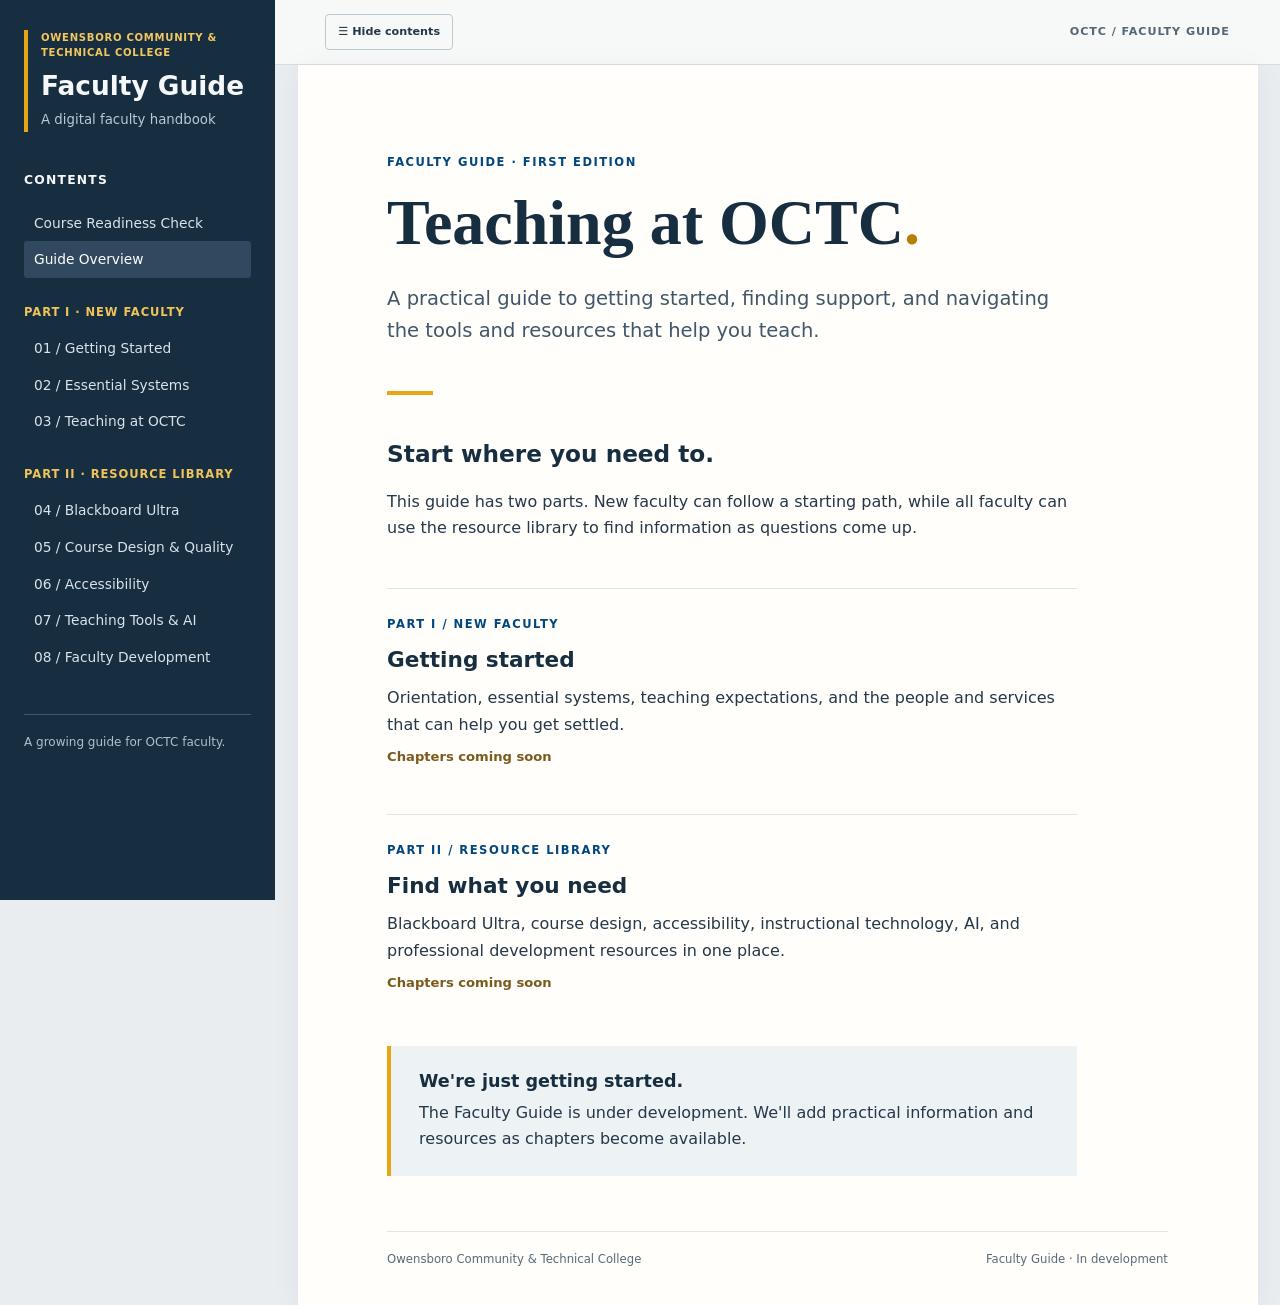
==== guide.html @ a8f18136 "Preserve handbook overview as guide table of contents" ====
<!doctype html>
<html lang="en"><head><meta charset="utf-8"><meta name="viewport" content="width=device-width,initial-scale=1"><meta name="description" content="OCTC Faculty Guide: new faculty orientation and teaching resources."><title>OCTC Faculty Guide</title><link rel="stylesheet" href="styles.css"></head>
<body><a class="skip" href="#main">Skip to content</a><div class="layout" id="layout"><aside class="toc" id="toc"><div class="brand"><span>OWENSBORO COMMUNITY &amp; TECHNICAL COLLEGE</span><strong>Faculty Guide</strong><small>A digital faculty handbook</small></div><nav aria-label="Table of contents"><h2>Contents</h2><a href="index.html">Course Readiness Check</a><a href="#welcome" aria-current="page">Guide Overview</a><p>PART I · NEW FACULTY</p><a href="#orientation">01 / Getting Started</a><a href="#orientation">02 / Essential Systems</a><a href="#orientation">03 / Teaching at OCTC</a><p>PART II · RESOURCE LIBRARY</p><a href="#resources">04 / Blackboard Ultra</a><a href="#resources">05 / Course Design &amp; Quality</a><a href="#resources">06 / Accessibility</a><a href="#resources">07 / Teaching Tools &amp; AI</a><a href="#resources">08 / Faculty Development</a></nav><div class="toc-foot">A growing guide for OCTC faculty.</div></aside><div class="book"><header class="toolbar"><button id="toggle" type="button" aria-controls="toc" aria-expanded="true"><span aria-hidden="true">☰</span> <span id="toggle-label">Hide contents</span></button><span>OCTC / FACULTY GUIDE</span></header><main id="main"><article class="page"><p class="overline" id="welcome">FACULTY GUIDE · FIRST EDITION</p><h1>Teaching at OCTC<span class="period">.</span></h1><p class="lead">A practical guide to getting started, finding support, and navigating the tools and resources that help you teach.</p><div class="rule"></div><h2>Start where you need to.</h2><p>This guide has two parts. New faculty can follow a starting path, while all faculty can use the resource library to find information as questions come up.</p><section class="chapter" id="orientation"><p class="chapter-no">PART I / NEW FACULTY</p><h3>Getting started</h3><p>Orientation, essential systems, teaching expectations, and the people and services that can help you get settled.</p><p class="pending">Chapters coming soon</p></section><section class="chapter" id="resources"><p class="chapter-no">PART II / RESOURCE LIBRARY</p><h3>Find what you need</h3><p>Blackboard Ultra, course design, accessibility, instructional technology, AI, and professional development resources in one place.</p><p class="pending">Chapters coming soon</p></section><section class="closing" aria-label="Development notice"><h2>We're just getting started.</h2><p>The Faculty Guide is under development. We'll add practical information and resources as chapters become available.</p></section><footer>Owensboro Community &amp; Technical College <span>Faculty Guide · In development</span></footer></article></main></div></div><script src="script.js"></script></body></html>
---- styles.css ----
:root{--navy:#172d40;--blue:#00467f;--gold:#e7a614;--paper:#fffefa;--ink:#253748;--muted:#586b79}*{box-sizing:border-box}html{scroll-behavior:smooth}body{margin:0;background:#e9edf0;color:var(--ink);font:16px/1.65 system-ui,-apple-system,"Segoe UI",Arial,sans-serif}.skip{position:absolute;left:-9999px;top:0;background:white;padding:12px;z-index:5}.skip:focus{left:8px}.layout{display:grid;grid-template-columns:275px minmax(0,1fr);min-height:100vh;transition:grid-template-columns .2s}.toc{background:var(--navy);color:#f5f7f9;padding:30px 24px;position:sticky;top:0;height:100vh;overflow-y:auto}.brand{border-left:4px solid var(--gold);padding-left:13px;margin-bottom:38px}.brand span{display:block;font-size:.63rem;line-height:1.5;color:#f2c760;letter-spacing:.07em;font-weight:700}.brand strong{display:block;font-size:1.65rem;line-height:1.2;margin:10px 0 4px}.brand small{color:#b9c9d5}.toc h2{font-size:.77rem;text-transform:uppercase;letter-spacing:.1em;margin:0 0 14px}.toc nav p{color:#f0c35b;font-size:.72rem;font-weight:750;letter-spacing:.08em;margin:25px 0 8px}.toc nav a{display:block;text-decoration:none;color:#d8e3eb;font-size:.86rem;padding:7px 10px;border-radius:3px}.toc nav a:hover,.toc nav a:focus-visible,.toc nav a[aria-current]{background:#30495e;color:white}.toc-foot{border-top:1px solid #425768;color:#afc0cc;font-size:.75rem;margin-top:38px;padding-top:18px}.book{min-width:0}.toolbar{height:65px;background:#f7f8f8;border-bottom:1px solid #d7dee3;display:flex;align-items:center;justify-content:space-between;padding:0 5%;font-size:.7rem;letter-spacing:.08em;font-weight:700;color:#536776}.toolbar button{font:inherit;letter-spacing:normal;background:transparent;border:1px solid #bac8d1;border-radius:4px;padding:8px 12px;cursor:pointer;color:var(--ink)}.toolbar button:hover,.toolbar button:focus-visible{background:#e8eff4}.page{background:var(--paper);max-width:960px;min-height:calc(100vh - 65px);margin:0 auto;padding:clamp(30px,6vw,82px) clamp(24px,7vw,90px) 35px;box-shadow:0 4px 28px #172d400d}.overline,.chapter-no{color:var(--blue);font-size:.72rem;font-weight:800;letter-spacing:.13em}.page h1{font-family:Georgia,serif;font-size:clamp(2.5rem,5vw,4.5rem);line-height:1.12;color:var(--navy);font-weight:600;margin:15px 0 24px}.period{color:#b58000}.lead{font-size:1.22rem;line-height:1.65;color:#415669;max-width:660px}.rule{background:var(--gold);width:46px;height:4px;margin:44px 0}.page h2{font-size:1.45rem;line-height:1.3;color:var(--navy)}.page>p,.page>section{max-width:690px}.chapter{margin:46px 0 0;padding-top:18px;border-top:1px solid #e0e5e8;scroll-margin-top:30px}.chapter h3{font-size:1.35rem;margin:8px 0;color:var(--navy)}.chapter p{margin:8px 0}.pending{color:#795b1d;font-weight:700;font-size:.82rem}.closing{background:#edf2f4;padding:24px 28px;margin-top:52px;border-left:4px solid var(--gold)}.closing h2{font-size:1.1rem;margin:0 0 7px}.closing p{margin:0}footer{display:flex;justify-content:space-between;gap:12px;border-top:1px solid #dfe5e9;margin-top:55px;padding-top:18px;color:var(--muted);font-size:.73rem}.layout.closed{grid-template-columns:0 minmax(0,1fr)}.layout.closed .toc{padding:0;overflow:hidden}.layout.closed .page{max-width:980px}@media(max-width:760px){.layout{display:block}.toc{position:fixed;top:65px;left:0;bottom:0;height:auto;width:min(310px,88vw);z-index:3;box-shadow:8px 0 25px #0003}.layout.closed .toc{transform:translateX(-110%);padding:30px 24px}.toolbar{position:sticky;top:0;z-index:4}.page{min-height:calc(100vh - 65px);box-shadow:none}footer{flex-direction:column}.layout:not(.closed) .book:after{content:"";position:fixed;inset:65px 0 0;background:#0004;z-index:2;pointer-events:none}}@media(prefers-reduced-motion:reduce){html{scroll-behavior:auto}.layout{transition:none}}
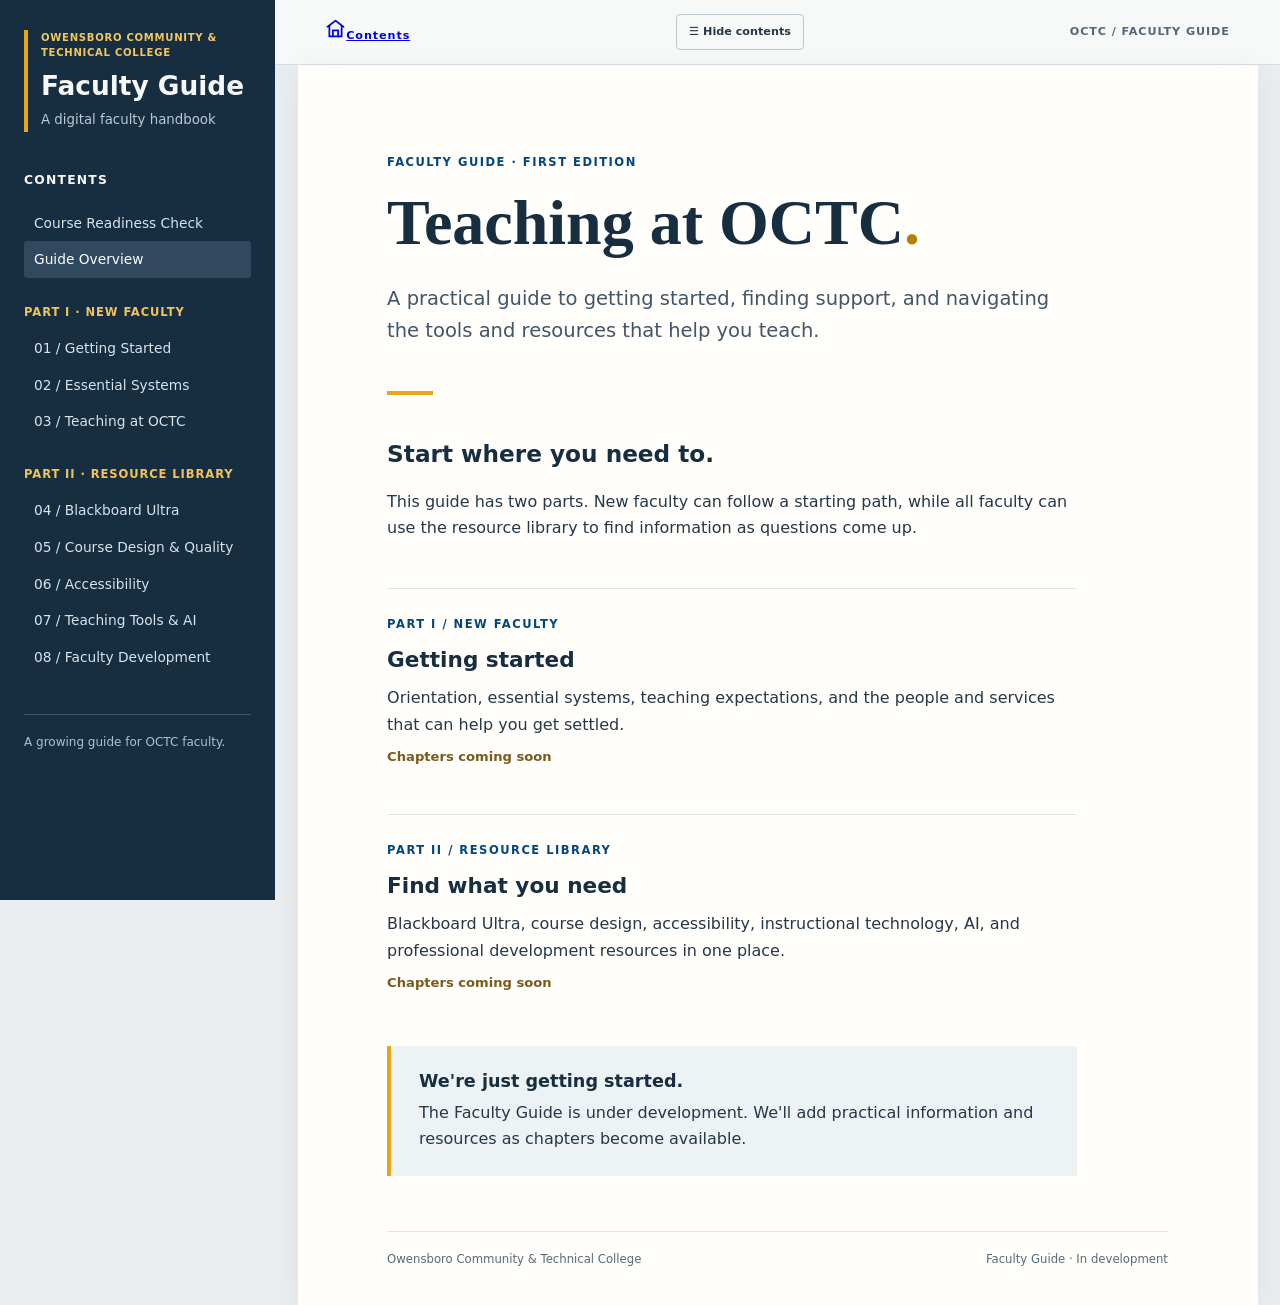
==== commit 55d9e38f: "Add persistent home link to handbook contents on guide.html" ====
--- a/guide.html
+++ b/guide.html
@@ -1,3 +1,3 @@
 <!doctype html>
 <html lang="en"><head><meta charset="utf-8"><meta name="viewport" content="width=device-width,initial-scale=1"><meta name="description" content="OCTC Faculty Guide: new faculty orientation and teaching resources."><title>OCTC Faculty Guide</title><link rel="stylesheet" href="styles.css"></head>
-<body><a class="skip" href="#main">Skip to content</a><div class="layout" id="layout"><aside class="toc" id="toc"><div class="brand"><span>OWENSBORO COMMUNITY &amp; TECHNICAL COLLEGE</span><strong>Faculty Guide</strong><small>A digital faculty handbook</small></div><nav aria-label="Table of contents"><h2>Contents</h2><a href="index.html">Course Readiness Check</a><a href="#welcome" aria-current="page">Guide Overview</a><p>PART I · NEW FACULTY</p><a href="#orientation">01 / Getting Started</a><a href="#orientation">02 / Essential Systems</a><a href="#orientation">03 / Teaching at OCTC</a><p>PART II · RESOURCE LIBRARY</p><a href="#resources">04 / Blackboard Ultra</a><a href="#resources">05 / Course Design &amp; Quality</a><a href="#resources">06 / Accessibility</a><a href="#resources">07 / Teaching Tools &amp; AI</a><a href="#resources">08 / Faculty Development</a></nav><div class="toc-foot">A growing guide for OCTC faculty.</div></aside><div class="book"><header class="toolbar"><button id="toggle" type="button" aria-controls="toc" aria-expanded="true"><span aria-hidden="true">☰</span> <span id="toggle-label">Hide contents</span></button><span>OCTC / FACULTY GUIDE</span></header><main id="main"><article class="page"><p class="overline" id="welcome">FACULTY GUIDE · FIRST EDITION</p><h1>Teaching at OCTC<span class="period">.</span></h1><p class="lead">A practical guide to getting started, finding support, and navigating the tools and resources that help you teach.</p><div class="rule"></div><h2>Start where you need to.</h2><p>This guide has two parts. New faculty can follow a starting path, while all faculty can use the resource library to find information as questions come up.</p><section class="chapter" id="orientation"><p class="chapter-no">PART I / NEW FACULTY</p><h3>Getting started</h3><p>Orientation, essential systems, teaching expectations, and the people and services that can help you get settled.</p><p class="pending">Chapters coming soon</p></section><section class="chapter" id="resources"><p class="chapter-no">PART II / RESOURCE LIBRARY</p><h3>Find what you need</h3><p>Blackboard Ultra, course design, accessibility, instructional technology, AI, and professional development resources in one place.</p><p class="pending">Chapters coming soon</p></section><section class="closing" aria-label="Development notice"><h2>We're just getting started.</h2><p>The Faculty Guide is under development. We'll add practical information and resources as chapters become available.</p></section><footer>Owensboro Community &amp; Technical College <span>Faculty Guide · In development</span></footer></article></main></div></div><script src="script.js"></script></body></html>+<body><a class="skip" href="#main">Skip to content</a><div class="layout" id="layout"><aside class="toc" id="toc"><div class="brand"><span>OWENSBORO COMMUNITY &amp; TECHNICAL COLLEGE</span><strong>Faculty Guide</strong><small>A digital faculty handbook</small></div><nav aria-label="Table of contents"><h2>Contents</h2><a href="index.html">Course Readiness Check</a><a href="#welcome" aria-current="page">Guide Overview</a><p>PART I · NEW FACULTY</p><a href="#orientation">01 / Getting Started</a><a href="#orientation">02 / Essential Systems</a><a href="#orientation">03 / Teaching at OCTC</a><p>PART II · RESOURCE LIBRARY</p><a href="#resources">04 / Blackboard Ultra</a><a href="#resources">05 / Course Design &amp; Quality</a><a href="#resources">06 / Accessibility</a><a href="#resources">07 / Teaching Tools &amp; AI</a><a href="#resources">08 / Faculty Development</a></nav><div class="toc-foot">A growing guide for OCTC faculty.</div></aside><div class="book"><header class="toolbar"><a class="home-link" href="guide.html" aria-label="Home — Table of Contents" title="Table of Contents"><svg aria-hidden="true" width="21" height="21" viewBox="0 0 24 24" fill="none" stroke="currentColor" stroke-width="2" stroke-linecap="round" stroke-linejoin="round"><path d="m3 10 9-7 9 7"/><path d="M5 9v12h14V9"/><path d="M9 21v-7h6v7"/></svg><span class="home-label">Contents</span></a><button id="toggle" type="button" aria-controls="toc" aria-expanded="true"><span aria-hidden="true">☰</span> <span id="toggle-label">Hide contents</span></button><span>OCTC / FACULTY GUIDE</span></header><main id="main"><article class="page"><p class="overline" id="welcome">FACULTY GUIDE · FIRST EDITION</p><h1>Teaching at OCTC<span class="period">.</span></h1><p class="lead">A practical guide to getting started, finding support, and navigating the tools and resources that help you teach.</p><div class="rule"></div><h2>Start where you need to.</h2><p>This guide has two parts. New faculty can follow a starting path, while all faculty can use the resource library to find information as questions come up.</p><section class="chapter" id="orientation"><p class="chapter-no">PART I / NEW FACULTY</p><h3>Getting started</h3><p>Orientation, essential systems, teaching expectations, and the people and services that can help you get settled.</p><p class="pending">Chapters coming soon</p></section><section class="chapter" id="resources"><p class="chapter-no">PART II / RESOURCE LIBRARY</p><h3>Find what you need</h3><p>Blackboard Ultra, course design, accessibility, instructional technology, AI, and professional development resources in one place.</p><p class="pending">Chapters coming soon</p></section><section class="closing" aria-label="Development notice"><h2>We're just getting started.</h2><p>The Faculty Guide is under development. We'll add practical information and resources as chapters become available.</p></section><footer>Owensboro Community &amp; Technical College <span>Faculty Guide · In development</span></footer></article></main></div></div><script src="script.js"></script></body></html>
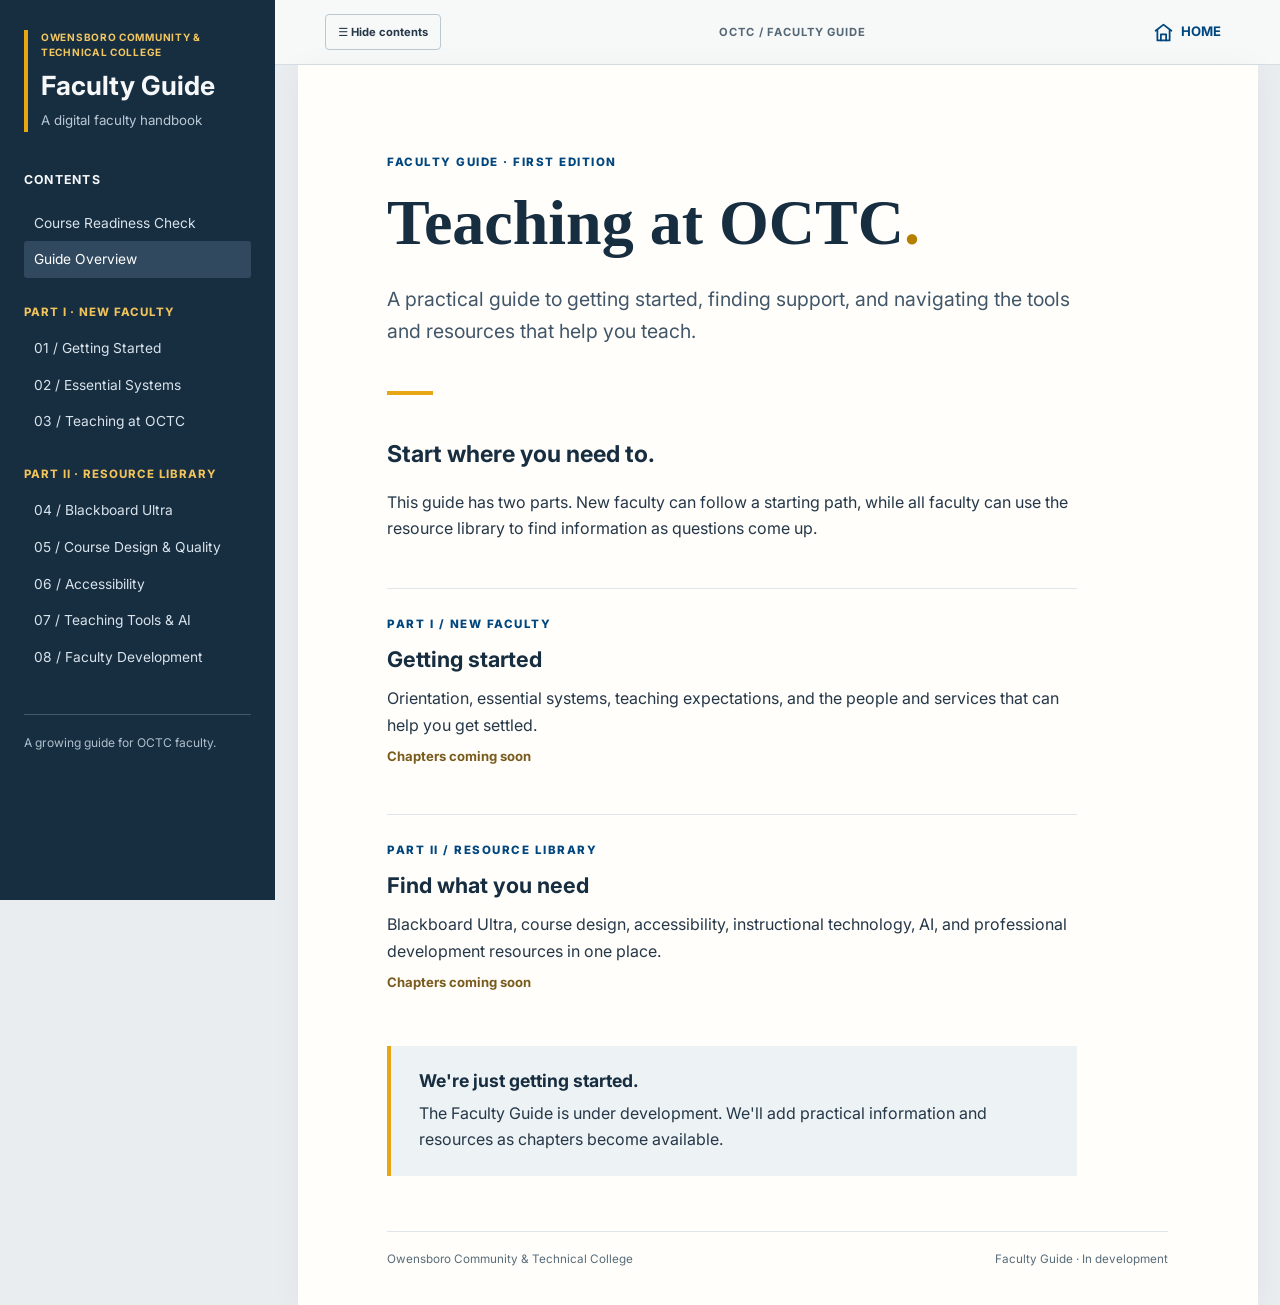
==== commit a522b148: "Use HOME house link at upper right for guide navigation" ====
--- a/guide.html
+++ b/guide.html
@@ -1,3 +1,3 @@
 <!doctype html>
 <html lang="en"><head><meta charset="utf-8"><meta name="viewport" content="width=device-width,initial-scale=1"><meta name="description" content="OCTC Faculty Guide: new faculty orientation and teaching resources."><title>OCTC Faculty Guide</title><link rel="stylesheet" href="styles.css"></head>
-<body><a class="skip" href="#main">Skip to content</a><div class="layout" id="layout"><aside class="toc" id="toc"><div class="brand"><span>OWENSBORO COMMUNITY &amp; TECHNICAL COLLEGE</span><strong>Faculty Guide</strong><small>A digital faculty handbook</small></div><nav aria-label="Table of contents"><h2>Contents</h2><a href="index.html">Course Readiness Check</a><a href="#welcome" aria-current="page">Guide Overview</a><p>PART I · NEW FACULTY</p><a href="#orientation">01 / Getting Started</a><a href="#orientation">02 / Essential Systems</a><a href="#orientation">03 / Teaching at OCTC</a><p>PART II · RESOURCE LIBRARY</p><a href="#resources">04 / Blackboard Ultra</a><a href="#resources">05 / Course Design &amp; Quality</a><a href="#resources">06 / Accessibility</a><a href="#resources">07 / Teaching Tools &amp; AI</a><a href="#resources">08 / Faculty Development</a></nav><div class="toc-foot">A growing guide for OCTC faculty.</div></aside><div class="book"><header class="toolbar"><a class="home-link" href="guide.html" aria-label="Home — Table of Contents" title="Table of Contents"><svg aria-hidden="true" width="21" height="21" viewBox="0 0 24 24" fill="none" stroke="currentColor" stroke-width="2" stroke-linecap="round" stroke-linejoin="round"><path d="m3 10 9-7 9 7"/><path d="M5 9v12h14V9"/><path d="M9 21v-7h6v7"/></svg><span class="home-label">Contents</span></a><button id="toggle" type="button" aria-controls="toc" aria-expanded="true"><span aria-hidden="true">☰</span> <span id="toggle-label">Hide contents</span></button><span>OCTC / FACULTY GUIDE</span></header><main id="main"><article class="page"><p class="overline" id="welcome">FACULTY GUIDE · FIRST EDITION</p><h1>Teaching at OCTC<span class="period">.</span></h1><p class="lead">A practical guide to getting started, finding support, and navigating the tools and resources that help you teach.</p><div class="rule"></div><h2>Start where you need to.</h2><p>This guide has two parts. New faculty can follow a starting path, while all faculty can use the resource library to find information as questions come up.</p><section class="chapter" id="orientation"><p class="chapter-no">PART I / NEW FACULTY</p><h3>Getting started</h3><p>Orientation, essential systems, teaching expectations, and the people and services that can help you get settled.</p><p class="pending">Chapters coming soon</p></section><section class="chapter" id="resources"><p class="chapter-no">PART II / RESOURCE LIBRARY</p><h3>Find what you need</h3><p>Blackboard Ultra, course design, accessibility, instructional technology, AI, and professional development resources in one place.</p><p class="pending">Chapters coming soon</p></section><section class="closing" aria-label="Development notice"><h2>We're just getting started.</h2><p>The Faculty Guide is under development. We'll add practical information and resources as chapters become available.</p></section><footer>Owensboro Community &amp; Technical College <span>Faculty Guide · In development</span></footer></article></main></div></div><script src="script.js"></script></body></html>+<body><a class="skip" href="#main">Skip to content</a><div class="layout" id="layout"><aside class="toc" id="toc"><div class="brand"><span>OWENSBORO COMMUNITY &amp; TECHNICAL COLLEGE</span><strong>Faculty Guide</strong><small>A digital faculty handbook</small></div><nav aria-label="Table of contents"><h2>Contents</h2><a href="index.html">Course Readiness Check</a><a href="#welcome" aria-current="page">Guide Overview</a><p>PART I · NEW FACULTY</p><a href="#orientation">01 / Getting Started</a><a href="#orientation">02 / Essential Systems</a><a href="#orientation">03 / Teaching at OCTC</a><p>PART II · RESOURCE LIBRARY</p><a href="#resources">04 / Blackboard Ultra</a><a href="#resources">05 / Course Design &amp; Quality</a><a href="#resources">06 / Accessibility</a><a href="#resources">07 / Teaching Tools &amp; AI</a><a href="#resources">08 / Faculty Development</a></nav><div class="toc-foot">A growing guide for OCTC faculty.</div></aside><div class="book"><header class="toolbar"><button id="toggle" type="button" aria-controls="toc" aria-expanded="true"><span aria-hidden="true">☰</span> <span id="toggle-label">Hide contents</span></button><span>OCTC / FACULTY GUIDE</span><a class="home-link" href="guide.html" aria-label="Home — Faculty Guide" title="Home"><svg aria-hidden="true" width="21" height="21" viewBox="0 0 24 24" fill="none" stroke="currentColor" stroke-width="2" stroke-linecap="round" stroke-linejoin="round"><path d="m3 10 9-7 9 7"/><path d="M5 9v12h14V9"/><path d="M9 21v-7h6v7"/></svg><span class="home-label">HOME</span></a></header><main id="main"><article class="page"><p class="overline" id="welcome">FACULTY GUIDE · FIRST EDITION</p><h1>Teaching at OCTC<span class="period">.</span></h1><p class="lead">A practical guide to getting started, finding support, and navigating the tools and resources that help you teach.</p><div class="rule"></div><h2>Start where you need to.</h2><p>This guide has two parts. New faculty can follow a starting path, while all faculty can use the resource library to find information as questions come up.</p><section class="chapter" id="orientation"><p class="chapter-no">PART I / NEW FACULTY</p><h3>Getting started</h3><p>Orientation, essential systems, teaching expectations, and the people and services that can help you get settled.</p><p class="pending">Chapters coming soon</p></section><section class="chapter" id="resources"><p class="chapter-no">PART II / RESOURCE LIBRARY</p><h3>Find what you need</h3><p>Blackboard Ultra, course design, accessibility, instructional technology, AI, and professional development resources in one place.</p><p class="pending">Chapters coming soon</p></section><section class="closing" aria-label="Development notice"><h2>We're just getting started.</h2><p>The Faculty Guide is under development. We'll add practical information and resources as chapters become available.</p></section><footer>Owensboro Community &amp; Technical College <span>Faculty Guide · In development</span></footer></article></main></div></div><script src="script.js"></script></body></html>
--- a/styles.css
+++ b/styles.css
@@ -1 +1,12 @@
-:root{--navy:#172d40;--blue:#00467f;--gold:#e7a614;--paper:#fffefa;--ink:#253748;--muted:#586b79}*{box-sizing:border-box}html{scroll-behavior:smooth}body{margin:0;background:#e9edf0;color:var(--ink);font:16px/1.65 system-ui,-apple-system,"Segoe UI",Arial,sans-serif}.skip{position:absolute;left:-9999px;top:0;background:white;padding:12px;z-index:5}.skip:focus{left:8px}.layout{display:grid;grid-template-columns:275px minmax(0,1fr);min-height:100vh;transition:grid-template-columns .2s}.toc{background:var(--navy);color:#f5f7f9;padding:30px 24px;position:sticky;top:0;height:100vh;overflow-y:auto}.brand{border-left:4px solid var(--gold);padding-left:13px;margin-bottom:38px}.brand span{display:block;font-size:.63rem;line-height:1.5;color:#f2c760;letter-spacing:.07em;font-weight:700}.brand strong{display:block;font-size:1.65rem;line-height:1.2;margin:10px 0 4px}.brand small{color:#b9c9d5}.toc h2{font-size:.77rem;text-transform:uppercase;letter-spacing:.1em;margin:0 0 14px}.toc nav p{color:#f0c35b;font-size:.72rem;font-weight:750;letter-spacing:.08em;margin:25px 0 8px}.toc nav a{display:block;text-decoration:none;color:#d8e3eb;font-size:.86rem;padding:7px 10px;border-radius:3px}.toc nav a:hover,.toc nav a:focus-visible,.toc nav a[aria-current]{background:#30495e;color:white}.toc-foot{border-top:1px solid #425768;color:#afc0cc;font-size:.75rem;margin-top:38px;padding-top:18px}.book{min-width:0}.toolbar{height:65px;background:#f7f8f8;border-bottom:1px solid #d7dee3;display:flex;align-items:center;justify-content:space-between;padding:0 5%;font-size:.7rem;letter-spacing:.08em;font-weight:700;color:#536776}.toolbar button{font:inherit;letter-spacing:normal;background:transparent;border:1px solid #bac8d1;border-radius:4px;padding:8px 12px;cursor:pointer;color:var(--ink)}.toolbar button:hover,.toolbar button:focus-visible{background:#e8eff4}.page{background:var(--paper);max-width:960px;min-height:calc(100vh - 65px);margin:0 auto;padding:clamp(30px,6vw,82px) clamp(24px,7vw,90px) 35px;box-shadow:0 4px 28px #172d400d}.overline,.chapter-no{color:var(--blue);font-size:.72rem;font-weight:800;letter-spacing:.13em}.page h1{font-family:Georgia,serif;font-size:clamp(2.5rem,5vw,4.5rem);line-height:1.12;color:var(--navy);font-weight:600;margin:15px 0 24px}.period{color:#b58000}.lead{font-size:1.22rem;line-height:1.65;color:#415669;max-width:660px}.rule{background:var(--gold);width:46px;height:4px;margin:44px 0}.page h2{font-size:1.45rem;line-height:1.3;color:var(--navy)}.page>p,.page>section{max-width:690px}.chapter{margin:46px 0 0;padding-top:18px;border-top:1px solid #e0e5e8;scroll-margin-top:30px}.chapter h3{font-size:1.35rem;margin:8px 0;color:var(--navy)}.chapter p{margin:8px 0}.pending{color:#795b1d;font-weight:700;font-size:.82rem}.closing{background:#edf2f4;padding:24px 28px;margin-top:52px;border-left:4px solid var(--gold)}.closing h2{font-size:1.1rem;margin:0 0 7px}.closing p{margin:0}footer{display:flex;justify-content:space-between;gap:12px;border-top:1px solid #dfe5e9;margin-top:55px;padding-top:18px;color:var(--muted);font-size:.73rem}.layout.closed{grid-template-columns:0 minmax(0,1fr)}.layout.closed .toc{padding:0;overflow:hidden}.layout.closed .page{max-width:980px}@media(max-width:760px){.layout{display:block}.toc{position:fixed;top:65px;left:0;bottom:0;height:auto;width:min(310px,88vw);z-index:3;box-shadow:8px 0 25px #0003}.layout.closed .toc{transform:translateX(-110%);padding:30px 24px}.toolbar{position:sticky;top:0;z-index:4}.page{min-height:calc(100vh - 65px);box-shadow:none}footer{flex-direction:column}.layout:not(.closed) .book:after{content:"";position:fixed;inset:65px 0 0;background:#0004;z-index:2;pointer-events:none}}@media(prefers-reduced-motion:reduce){html{scroll-behavior:auto}.layout{transition:none}}+@import url("https://fonts.googleapis.com/css2?family=Inter:wght@400;500;600;700;800&display=swap");
+:root{--navy:#172d40;--blue:#00467f;--gold:#e7a614;--paper:#fffefa;--ink:#253748;--muted:#586b79}*{box-sizing:border-box}html{scroll-behavior:smooth}body{margin:0;background:#e9edf0;color:var(--ink);font:16px/1.65 system-ui,-apple-system,"Segoe UI",Arial,sans-serif}.skip{position:absolute;left:-9999px;top:0;background:white;padding:12px;z-index:5}.skip:focus{left:8px}.layout{display:grid;grid-template-columns:275px minmax(0,1fr);min-height:100vh;transition:grid-template-columns .2s}.toc{background:var(--navy);color:#f5f7f9;padding:30px 24px;position:sticky;top:0;height:100vh;overflow-y:auto}.brand{border-left:4px solid var(--gold);padding-left:13px;margin-bottom:38px}.brand span{display:block;font-size:.63rem;line-height:1.5;color:#f2c760;letter-spacing:.07em;font-weight:700}.brand strong{display:block;font-size:1.65rem;line-height:1.2;margin:10px 0 4px}.brand small{color:#b9c9d5}.toc h2{font-size:.77rem;text-transform:uppercase;letter-spacing:.1em;margin:0 0 14px}.toc nav p{color:#f0c35b;font-size:.72rem;font-weight:750;letter-spacing:.08em;margin:25px 0 8px}.toc nav a{display:block;text-decoration:none;color:#d8e3eb;font-size:.86rem;padding:7px 10px;border-radius:3px}.toc nav a:hover,.toc nav a:focus-visible,.toc nav a[aria-current]{background:#30495e;color:white}.toc-foot{border-top:1px solid #425768;color:#afc0cc;font-size:.75rem;margin-top:38px;padding-top:18px}.book{min-width:0}.toolbar{height:65px;background:#f7f8f8;border-bottom:1px solid #d7dee3;display:flex;align-items:center;justify-content:space-between;padding:0 5%;font-size:.7rem;letter-spacing:.08em;font-weight:700;color:#536776}.toolbar button{font:inherit;letter-spacing:normal;background:transparent;border:1px solid #bac8d1;border-radius:4px;padding:8px 12px;cursor:pointer;color:var(--ink)}.toolbar button:hover,.toolbar button:focus-visible{background:#e8eff4}.page{background:var(--paper);max-width:960px;min-height:calc(100vh - 65px);margin:0 auto;padding:clamp(30px,6vw,82px) clamp(24px,7vw,90px) 35px;box-shadow:0 4px 28px #172d400d}.overline,.chapter-no{color:var(--blue);font-size:.72rem;font-weight:800;letter-spacing:.13em}.page h1{font-family:Georgia,serif;font-size:clamp(2.5rem,5vw,4.5rem);line-height:1.12;color:var(--navy);font-weight:600;margin:15px 0 24px}.period{color:#b58000}.lead{font-size:1.22rem;line-height:1.65;color:#415669;max-width:660px}.rule{background:var(--gold);width:46px;height:4px;margin:44px 0}.page h2{font-size:1.45rem;line-height:1.3;color:var(--navy)}.page>p,.page>section{max-width:690px}.chapter{margin:46px 0 0;padding-top:18px;border-top:1px solid #e0e5e8;scroll-margin-top:30px}.chapter h3{font-size:1.35rem;margin:8px 0;color:var(--navy)}.chapter p{margin:8px 0}.pending{color:#795b1d;font-weight:700;font-size:.82rem}.closing{background:#edf2f4;padding:24px 28px;margin-top:52px;border-left:4px solid var(--gold)}.closing h2{font-size:1.1rem;margin:0 0 7px}.closing p{margin:0}footer{display:flex;justify-content:space-between;gap:12px;border-top:1px solid #dfe5e9;margin-top:55px;padding-top:18px;color:var(--muted);font-size:.73rem}.layout.closed{grid-template-columns:0 minmax(0,1fr)}.layout.closed .toc{padding:0;overflow:hidden}.layout.closed .page{max-width:980px}@media(max-width:760px){.layout{display:block}.toc{position:fixed;top:65px;left:0;bottom:0;height:auto;width:min(310px,88vw);z-index:3;box-shadow:8px 0 25px #0003}.layout.closed .toc{transform:translateX(-110%);padding:30px 24px}.toolbar{position:sticky;top:0;z-index:4}.page{min-height:calc(100vh - 65px);box-shadow:none}footer{flex-direction:column}.layout:not(.closed) .book:after{content:"";position:fixed;inset:65px 0 0;background:#0004;z-index:2;pointer-events:none}}@media(prefers-reduced-motion:reduce){html{scroll-behavior:auto}.layout{transition:none}}
+/* Shared home / contents navigation */
+.home-link{display:inline-flex;align-items:center;gap:7px;color:inherit;text-decoration:none;font-size:.82rem;font-weight:700;letter-spacing:normal;border-radius:4px;padding:7px 9px}.home-link:hover,.home-link:focus-visible{outline:2px solid currentColor;outline-offset:2px}.toolbar .home-link{color:#00467f}.toolbar{gap:12px}.toolbar>span:last-child{margin-left:auto}.ready-header .home-link{color:#ffe19a;margin-left:auto}.ready-header .toc-link{margin-left:0}@media(max-width:600px){.home-label{display:none}.ready-header{gap:8px}}
+
+/* Contemporary, legible body typography */
+body{font-family:Inter,system-ui,-apple-system,"Segoe UI",Arial,sans-serif}
+.toolbar button,.ready-actions button,.pad-bottom button{font-family:inherit}
+/* Ensure the home/contents control is clearly visible on dark headers */
+.ready-header .home-link,.ready-header .home-link:visited{color:#fff!important;background:#304b61;border:1px solid #8198a8;min-height:40px;padding:8px 13px;white-space:nowrap}
+.ready-header .home-link:hover,.ready-header .home-link:focus-visible{background:#47667e;outline:2px solid #f3c24d;outline-offset:2px}
+.ready-header .home-link svg{stroke:#fff}
